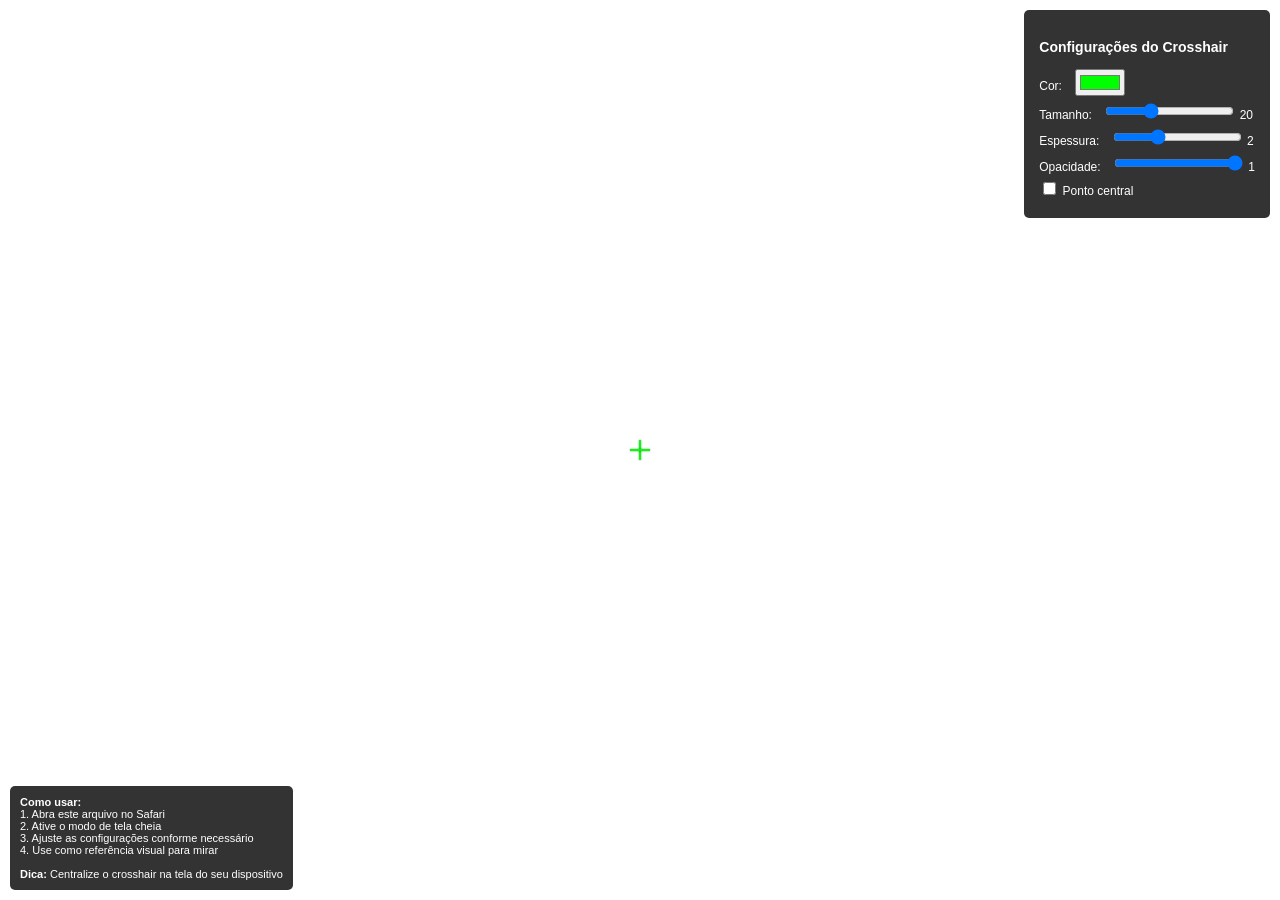
==== index.html @ 8aeff500 "Rename freefire-crosshair-aid.html to index.html" ====
<!DOCTYPE html>
<html lang="pt-BR">
<head>
    <meta charset="UTF-8">
    <meta name="viewport" content="width=device-width, initial-scale=1.0">
    <title>Auxílio de Mira - Free Fire</title>
    <style>
        body {
            margin: 0;
            padding: 0;
            background: transparent;
            overflow: hidden;
            font-family: Arial, sans-serif;
        }
        
        .crosshair-container {
            position: fixed;
            top: 50%;
            left: 50%;
            transform: translate(-50%, -50%);
            pointer-events: none;
            z-index: 9999;
        }
        
        .crosshair {
            width: 20px;
            height: 20px;
            position: relative;
        }
        
        .crosshair::before,
        .crosshair::after {
            content: '';
            position: absolute;
            background: #00ff00;
            box-shadow: 0 0 2px rgba(0, 0, 0, 0.5);
        }
        
        .crosshair::before {
            width: 2px;
            height: 20px;
            left: 50%;
            transform: translateX(-50%);
        }
        
        .crosshair::after {
            width: 20px;
            height: 2px;
            top: 50%;
            transform: translateY(-50%);
        }
        
        .dot {
            width: 2px;
            height: 2px;
            background: #ff0000;
            border-radius: 50%;
            position: absolute;
            top: 50%;
            left: 50%;
            transform: translate(-50%, -50%);
        }
        
        .controls {
            position: fixed;
            top: 10px;
            right: 10px;
            background: rgba(0, 0, 0, 0.8);
            color: white;
            padding: 15px;
            border-radius: 5px;
            font-size: 12px;
            pointer-events: auto;
        }
        
        .controls label {
            display: block;
            margin: 5px 0;
        }
        
        .controls input[type="color"],
        .controls input[type="range"] {
            margin-left: 10px;
        }
        
        .instructions {
            position: fixed;
            bottom: 10px;
            left: 10px;
            background: rgba(0, 0, 0, 0.8);
            color: white;
            padding: 10px;
            border-radius: 5px;
            font-size: 11px;
            max-width: 300px;
        }
    </style>
</head>
<body>
    <div class="crosshair-container">
        <div class="crosshair">
            <div class="dot"></div>
        </div>
    </div>
    
    <div class="controls">
        <h3>Configurações do Crosshair</h3>
        <label>
            Cor:
            <input type="color" id="colorPicker" value="#00ff00">
        </label>
        <label>
            Tamanho:
            <input type="range" id="sizeSlider" min="10" max="40" value="20">
            <span id="sizeValue">20</span>
        </label>
        <label>
            Espessura:
            <input type="range" id="thicknessSlider" min="1" max="4" value="2">
            <span id="thicknessValue">2</span>
        </label>
        <label>
            Opacidade:
            <input type="range" id="opacitySlider" min="0.1" max="1" step="0.1" value="1">
            <span id="opacityValue">1</span>
        </label>
        <label>
            <input type="checkbox" id="centerDot"> Ponto central
        </label>
    </div>
    
    <div class="instructions">
        <strong>Como usar:</strong><br>
        1. Abra este arquivo no Safari<br>
        2. Ative o modo de tela cheia<br>
        3. Ajuste as configurações conforme necessário<br>
        4. Use como referência visual para mirar<br>
        <br>
        <strong>Dica:</strong> Centralize o crosshair na tela do seu dispositivo
    </div>

    <script>
        const crosshair = document.querySelector('.crosshair');
        const dot = document.querySelector('.dot');
        const colorPicker = document.getElementById('colorPicker');
        const sizeSlider = document.getElementById('sizeSlider');
        const thicknessSlider = document.getElementById('thicknessSlider');
        const opacitySlider = document.getElementById('opacitySlider');
        const centerDot = document.getElementById('centerDot');
        
        function updateCrosshair() {
            const size = sizeSlider.value;
            const thickness = thicknessSlider.value;
            const color = colorPicker.value;
            const opacity = opacitySlider.value;
            
            crosshair.style.width = size + 'px';
            crosshair.style.height = size + 'px';
            
            const style = document.createElement('style');
            style.textContent = `
                .crosshair::before, .crosshair::after {
                    background: ${color};
                    opacity: ${opacity};
                }
                .crosshair::before {
                    width: ${thickness}px;
                    height: ${size}px;
                }
                .crosshair::after {
                    width: ${size}px;
                    height: ${thickness}px;
                }
                .dot {
                    background: ${color};
                    opacity: ${opacity};
                }
            `;
            
            document.head.appendChild(style);
            
            dot.style.display = centerDot.checked ? 'block' : 'none';
            
            document.getElementById('sizeValue').textContent = size;
            document.getElementById('thicknessValue').textContent = thickness;
            document.getElementById('opacityValue').textContent = opacity;
        }
        
        colorPicker.addEventListener('input', updateCrosshair);
        sizeSlider.addEventListener('input', updateCrosshair);
        thicknessSlider.addEventListener('input', updateCrosshair);
        opacitySlider.addEventListener('input', updateCrosshair);
        centerDot.addEventListener('change', updateCrosshair);
        
        // Initialize
        updateCrosshair();
        
        // Fullscreen functionality
        document.addEventListener('dblclick', () => {
            if (!document.fullscreenElement) {
                document.documentElement.requestFullscreen();
            } else {
                document.exitFullscreen();
            }
        });
    </script>
</body>
</html>
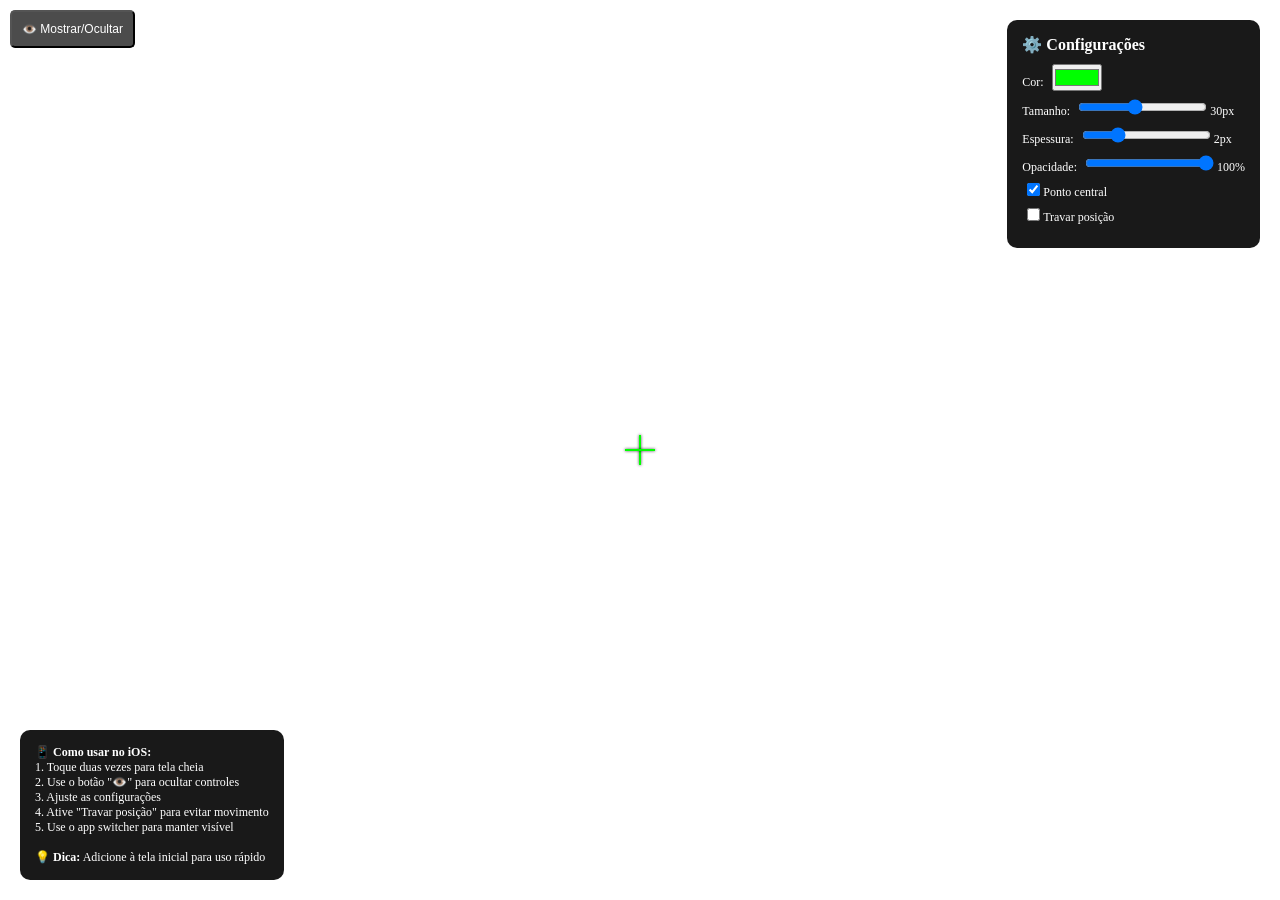
==== commit 011c4b88: ".." ====
--- a/index.html
+++ b/index.html
@@ -2,30 +2,41 @@
 <html lang="pt-BR">
 <head>
     <meta charset="UTF-8">
-    <meta name="viewport" content="width=device-width, initial-scale=1.0">
-    <title>Auxílio de Mira - Free Fire</title>
+    <meta name="viewport" content="width=device-width, initial-scale=1.0, user-scalable=no">
+    <title>Crosshair Overlay - iOS</title>
     <style>
-        body {
+        * {
             margin: 0;
             padding: 0;
+            box-sizing: border-box;
+        }
+        
+        body {
             background: transparent;
             overflow: hidden;
-            font-family: Arial, sans-serif;
-        }
-        
-        .crosshair-container {
+            touch-action: none;
+            -webkit-touch-callout: none;
+            -webkit-user-select: none;
+            user-select: none;
+        }
+        
+        .overlay {
             position: fixed;
+            top: 0;
+            left: 0;
+            width: 100%;
+            height: 100%;
+            pointer-events: none;
+            z-index: 2147483647;
+        }
+        
+        .crosshair {
+            position: absolute;
             top: 50%;
             left: 50%;
             transform: translate(-50%, -50%);
-            pointer-events: none;
-            z-index: 9999;
-        }
-        
-        .crosshair {
-            width: 20px;
-            height: 20px;
-            position: relative;
+            width: 30px;
+            height: 30px;
         }
         
         .crosshair::before,
@@ -33,26 +44,26 @@
             content: '';
             position: absolute;
             background: #00ff00;
-            box-shadow: 0 0 2px rgba(0, 0, 0, 0.5);
+            box-shadow: 0 0 3px rgba(0, 0, 0, 0.8);
         }
         
         .crosshair::before {
             width: 2px;
-            height: 20px;
+            height: 100%;
             left: 50%;
             transform: translateX(-50%);
         }
         
         .crosshair::after {
-            width: 20px;
+            width: 100%;
             height: 2px;
             top: 50%;
             transform: translateY(-50%);
         }
         
-        .dot {
-            width: 2px;
-            height: 2px;
+        .center-dot {
+            width: 3px;
+            height: 3px;
             background: #ff0000;
             border-radius: 50%;
             position: absolute;
@@ -63,90 +74,133 @@
         
         .controls {
             position: fixed;
-            top: 10px;
-            right: 10px;
-            background: rgba(0, 0, 0, 0.8);
+            top: 20px;
+            right: 20px;
+            background: rgba(0, 0, 0, 0.9);
             color: white;
             padding: 15px;
+            border-radius: 10px;
+            font-size: 14px;
+            pointer-events: auto;
+            backdrop-filter: blur(10px);
+            -webkit-backdrop-filter: blur(10px);
+        }
+        
+        .controls h3 {
+            margin-bottom: 10px;
+            font-size: 16px;
+        }
+        
+        .controls label {
+            display: block;
+            margin: 8px 0;
+            font-size: 12px;
+        }
+        
+        .controls input {
+            margin-left: 5px;
+        }
+        
+        .instructions {
+            position: fixed;
+            bottom: 20px;
+            left: 20px;
+            background: rgba(0, 0, 0, 0.9);
+            color: white;
+            padding: 15px;
+            border-radius: 10px;
+            font-size: 12px;
+            max-width: 280px;
+            backdrop-filter: blur(10px);
+            -webkit-backdrop-filter: blur(10px);
+        }
+        
+        .hide-controls {
+            position: fixed;
+            top: 10px;
+            left: 10px;
+            background: rgba(0, 0, 0, 0.7);
+            color: white;
+            padding: 10px;
             border-radius: 5px;
             font-size: 12px;
             pointer-events: auto;
-        }
-        
-        .controls label {
-            display: block;
-            margin: 5px 0;
-        }
-        
-        .controls input[type="color"],
-        .controls input[type="range"] {
-            margin-left: 10px;
-        }
-        
-        .instructions {
-            position: fixed;
-            bottom: 10px;
-            left: 10px;
-            background: rgba(0, 0, 0, 0.8);
-            color: white;
-            padding: 10px;
-            border-radius: 5px;
-            font-size: 11px;
-            max-width: 300px;
+            z-index: 2147483647;
+        }
+        
+        .hidden {
+            display: none;
+        }
+        
+        /* Para funcionar melhor no iOS */
+        @supports (-webkit-touch-callout: none) {
+            .controls, .instructions {
+                padding: 20px;
+            }
         }
     </style>
 </head>
 <body>
-    <div class="crosshair-container">
+    <div class="overlay">
         <div class="crosshair">
-            <div class="dot"></div>
+            <div class="center-dot"></div>
         </div>
     </div>
     
-    <div class="controls">
-        <h3>Configurações do Crosshair</h3>
+    <button class="hide-controls" onclick="toggleControls()">👁️ Mostrar/Ocultar</button>
+    
+    <div class="controls" id="controls">
+        <h3>⚙️ Configurações</h3>
         <label>
             Cor:
             <input type="color" id="colorPicker" value="#00ff00">
         </label>
         <label>
             Tamanho:
-            <input type="range" id="sizeSlider" min="10" max="40" value="20">
-            <span id="sizeValue">20</span>
+            <input type="range" id="sizeSlider" min="15" max="50" value="30">
+            <span id="sizeValue">30</span>px
         </label>
         <label>
             Espessura:
-            <input type="range" id="thicknessSlider" min="1" max="4" value="2">
-            <span id="thicknessValue">2</span>
+            <input type="range" id="thicknessSlider" min="1" max="5" value="2">
+            <span id="thicknessValue">2</span>px
         </label>
         <label>
             Opacidade:
-            <input type="range" id="opacitySlider" min="0.1" max="1" step="0.1" value="1">
-            <span id="opacityValue">1</span>
-        </label>
-        <label>
-            <input type="checkbox" id="centerDot"> Ponto central
+            <input type="range" id="opacitySlider" min="0.3" max="1" step="0.1" value="1">
+            <span id="opacityValue">100</span>%
+        </label>
+        <label>
+            <input type="checkbox" id="centerDot" checked> Ponto central
+        </label>
+        <label>
+            <input type="checkbox" id="lockPosition"> Travar posição
         </label>
     </div>
     
-    <div class="instructions">
-        <strong>Como usar:</strong><br>
-        1. Abra este arquivo no Safari<br>
-        2. Ative o modo de tela cheia<br>
-        3. Ajuste as configurações conforme necessário<br>
-        4. Use como referência visual para mirar<br>
+    <div class="instructions" id="instructions">
+        <strong>📱 Como usar no iOS:</strong><br>
+        1. Toque duas vezes para tela cheia<br>
+        2. Use o botão "👁️" para ocultar controles<br>
+        3. Ajuste as configurações<br>
+        4. Ative "Travar posição" para evitar movimento<br>
+        5. Use o app switcher para manter visível<br>
         <br>
-        <strong>Dica:</strong> Centralize o crosshair na tela do seu dispositivo
+        <strong>💡 Dica:</strong> Adicione à tela inicial para uso rápido
     </div>
 
     <script>
         const crosshair = document.querySelector('.crosshair');
-        const dot = document.querySelector('.dot');
+        const centerDot = document.querySelector('.center-dot');
         const colorPicker = document.getElementById('colorPicker');
         const sizeSlider = document.getElementById('sizeSlider');
         const thicknessSlider = document.getElementById('thicknessSlider');
         const opacitySlider = document.getElementById('opacitySlider');
-        const centerDot = document.getElementById('centerDot');
+        const centerDotCheckbox = document.getElementById('centerDot');
+        const lockPositionCheckbox = document.getElementById('lockPosition');
+        
+        let isDragging = false;
+        let startX, startY, initialX, initialY;
         
         function updateCrosshair() {
             const size = sizeSlider.value;
@@ -171,7 +225,7 @@
                     width: ${size}px;
                     height: ${thickness}px;
                 }
-                .dot {
+                .center-dot {
                     background: ${color};
                     opacity: ${opacity};
                 }
@@ -179,23 +233,56 @@
             
             document.head.appendChild(style);
             
-            dot.style.display = centerDot.checked ? 'block' : 'none';
+            centerDot.style.display = centerDotCheckbox.checked ? 'block' : 'none';
             
             document.getElementById('sizeValue').textContent = size;
             document.getElementById('thicknessValue').textContent = thickness;
-            document.getElementById('opacityValue').textContent = opacity;
-        }
-        
+            document.getElementById('opacityValue').textContent = Math.round(opacity * 100);
+        }
+        
+        function toggleControls() {
+            const controls = document.getElementById('controls');
+            const instructions = document.getElementById('instructions');
+            controls.classList.toggle('hidden');
+            instructions.classList.toggle('hidden');
+        }
+        
+        // Event listeners
         colorPicker.addEventListener('input', updateCrosshair);
         sizeSlider.addEventListener('input', updateCrosshair);
         thicknessSlider.addEventListener('input', updateCrosshair);
         opacitySlider.addEventListener('input', updateCrosshair);
-        centerDot.addEventListener('change', updateCrosshair);
-        
-        // Initialize
-        updateCrosshair();
-        
-        // Fullscreen functionality
+        centerDotCheckbox.addEventListener('change', updateCrosshair);
+        
+        // Touch events for iOS
+        crosshair.addEventListener('touchstart', (e) => {
+            if (!lockPositionCheckbox.checked) {
+                isDragging = true;
+                const touch = e.touches[0];
+                startX = touch.clientX;
+                startY = touch.clientY;
+                const rect = crosshair.getBoundingClientRect();
+                initialX = rect.left;
+                initialY = rect.top;
+            }
+        });
+        
+        crosshair.addEventListener('touchmove', (e) => {
+            if (isDragging && !lockPositionCheckbox.checked) {
+                e.preventDefault();
+                const touch = e.touches[0];
+                const deltaX = touch.clientX - startX;
+                const deltaY = touch.clientY - startY;
+                
+                crosshair.style.transform = `translate(${deltaX}px, ${deltaY}px)`;
+            }
+        });
+        
+        crosshair.addEventListener('touchend', () => {
+            isDragging = false;
+        });
+        
+        // Double tap for fullscreen
         document.addEventListener('dblclick', () => {
             if (!document.fullscreenElement) {
                 document.documentElement.requestFullscreen();
@@ -203,8 +290,38 @@
                 document.exitFullscreen();
             }
         });
+        
+        // Prevent zoom on iOS
+        document.addEventListener('gesturestart', (e) => {
+            e.preventDefault();
+        });
+        
+        // Initialize
+        updateCrosshair();
+        
+        // Save settings to localStorage
+        const inputs = [colorPicker, sizeSlider, thicknessSlider, opacitySlider, centerDotCheckbox, lockPositionCheckbox];
+        inputs.forEach(input => {
+            const saved = localStorage.getItem(input.id);
+            if (saved) {
+                if (input.type === 'checkbox') {
+                    input.checked = saved === 'true';
+                } else {
+                    input.value = saved;
+                }
+            }
+            input.addEventListener('change', () => {
+                localStorage.setItem(input.id, input.type === 'checkbox' ? input.checked : input.value);
+                updateCrosshair();
+            });
+        });
+        
+        // Add to home screen prompt
+        if ('standalone' in window.navigator && !window.navigator.standalone) {
+            setTimeout(() => {
+                alert('💡 Dica: Toque no botão "Compartilhar" e depois "Adicionar à Tela Inicial" para usar como app!');
+            }, 2000);
+        }
     </script>
 </body>
 </html>
-
-
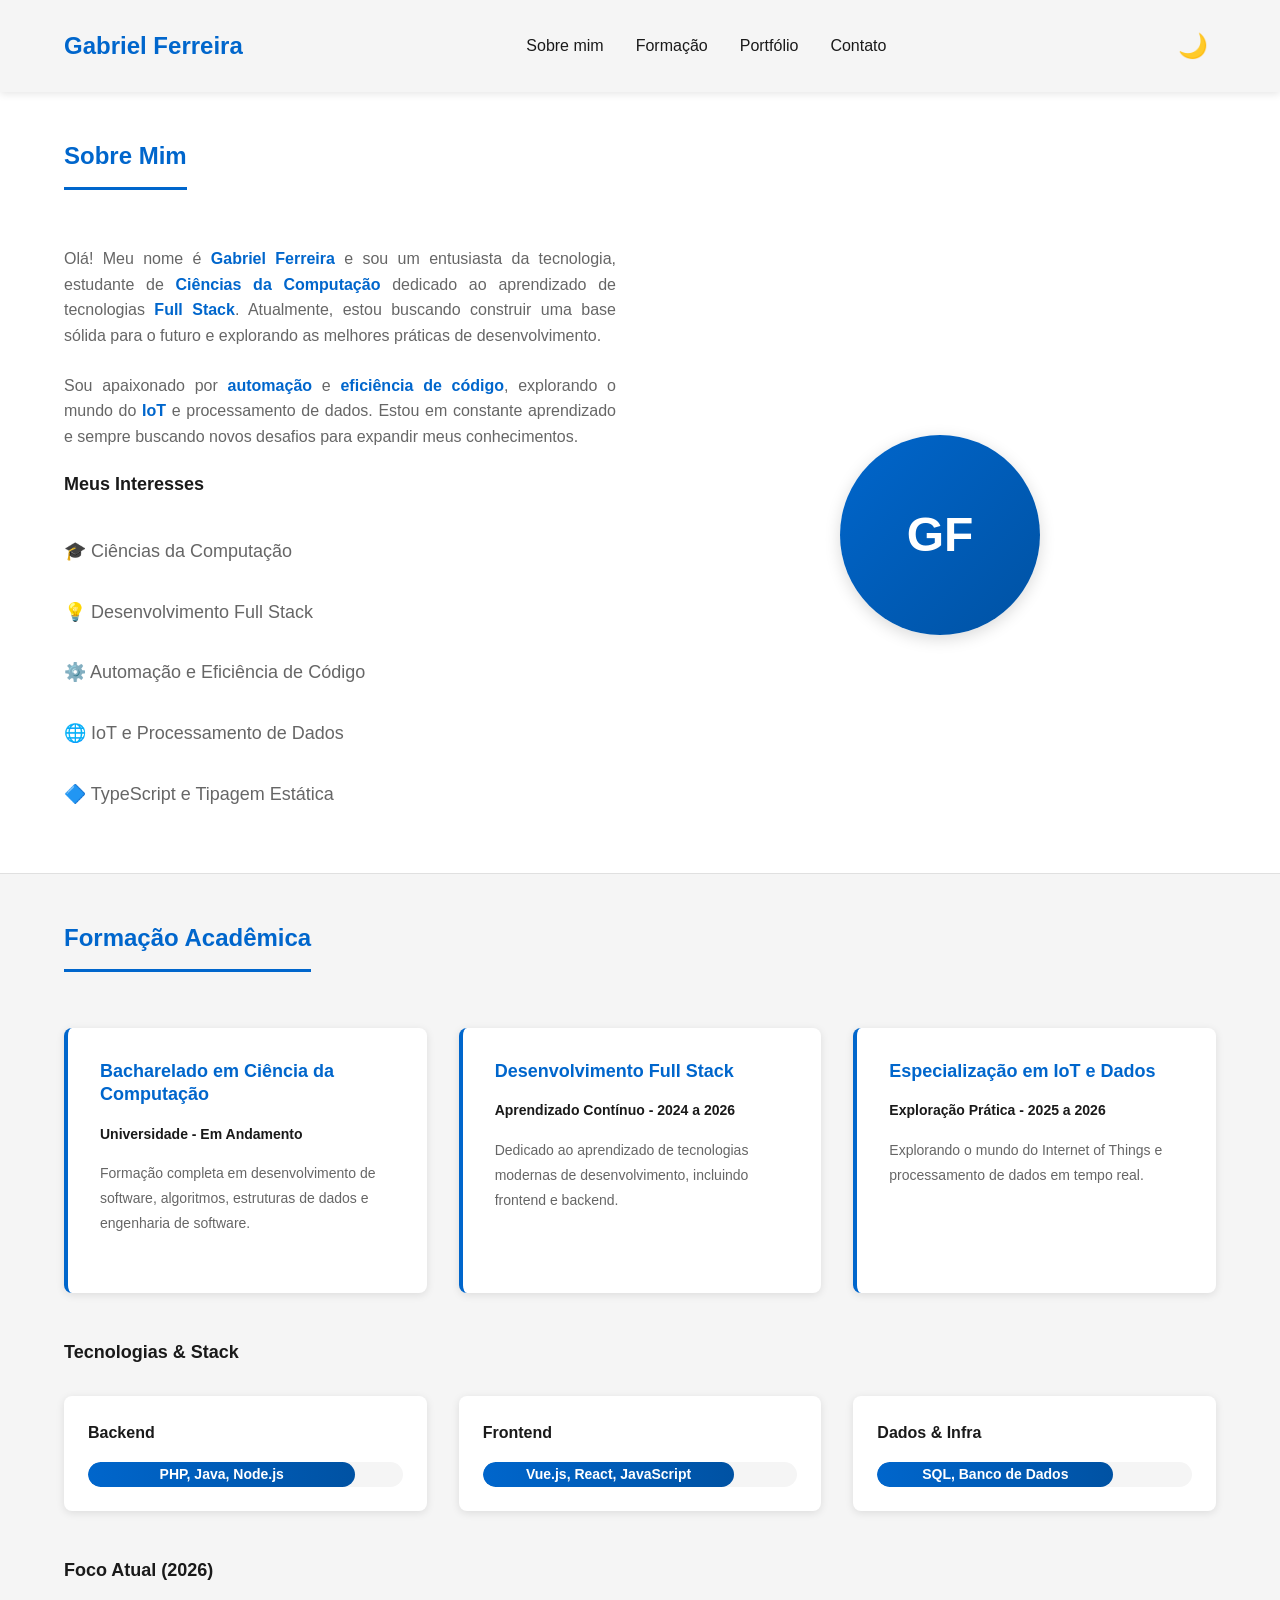
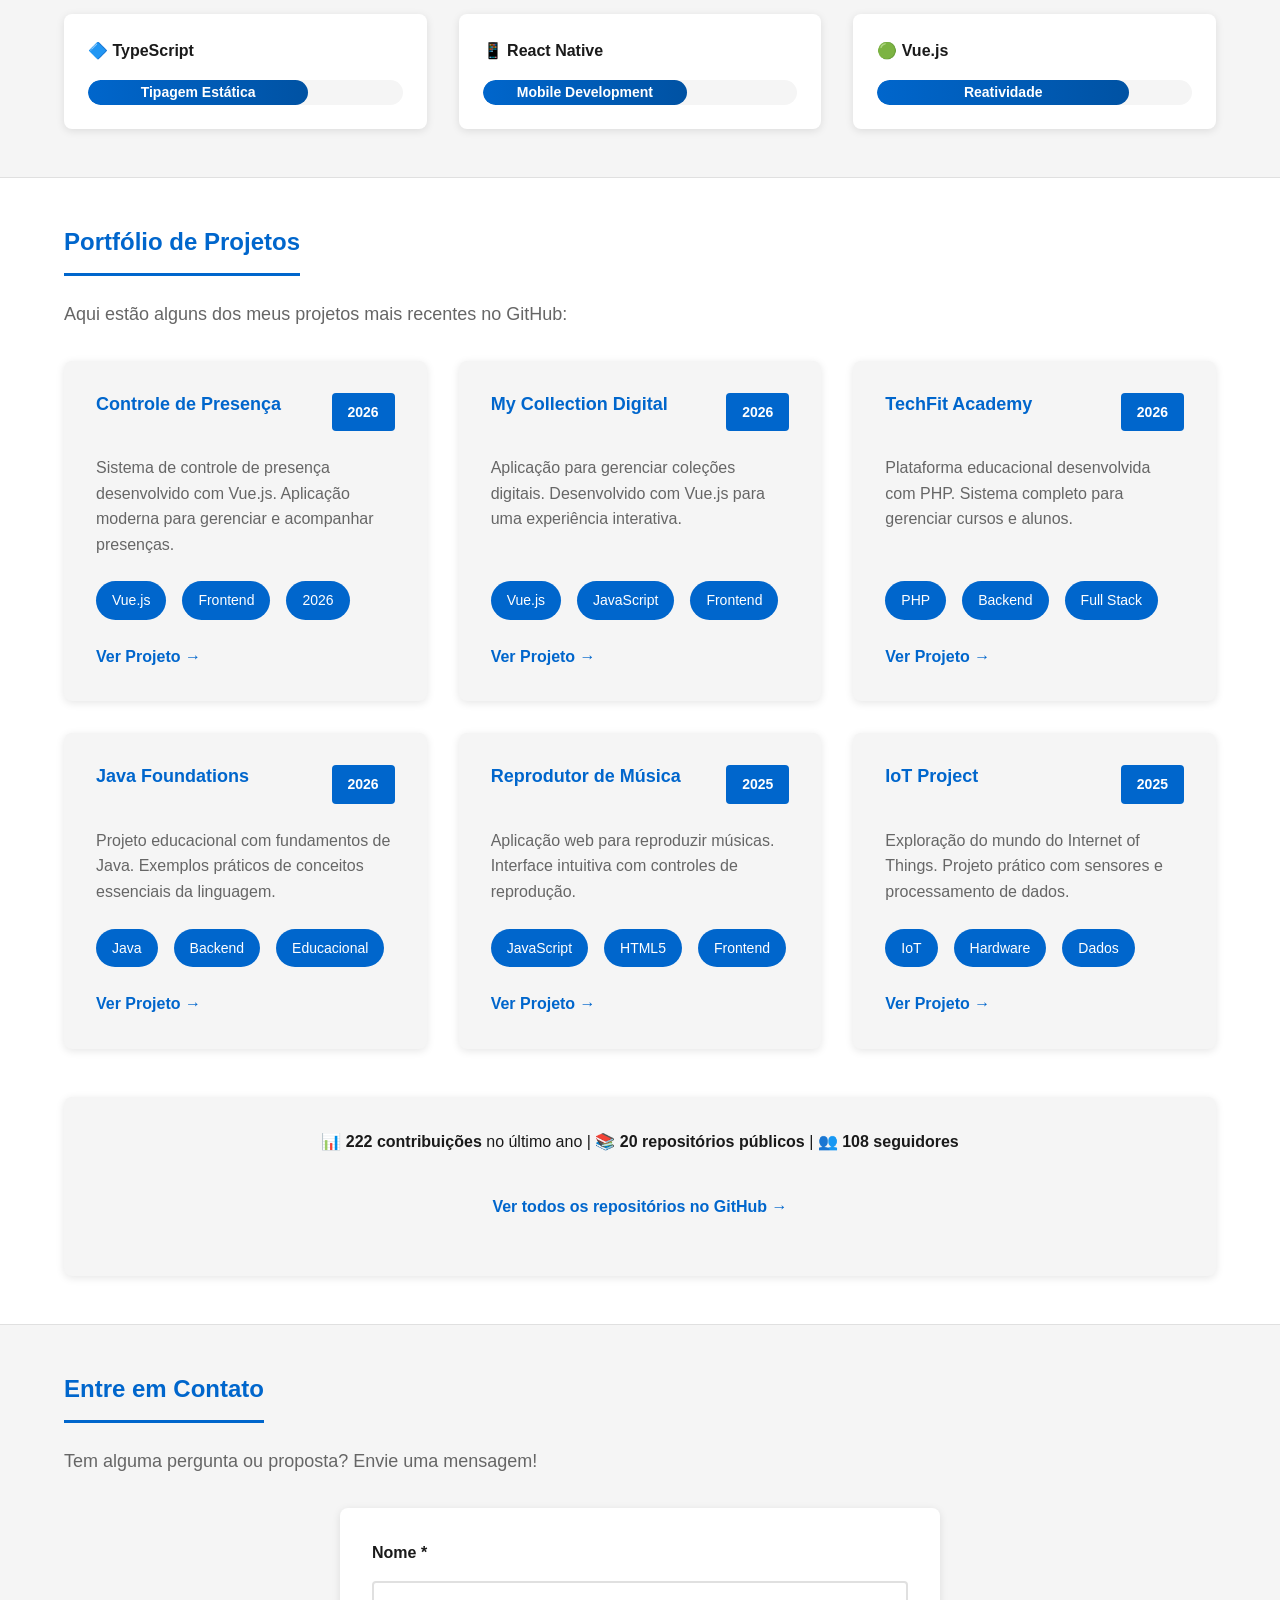
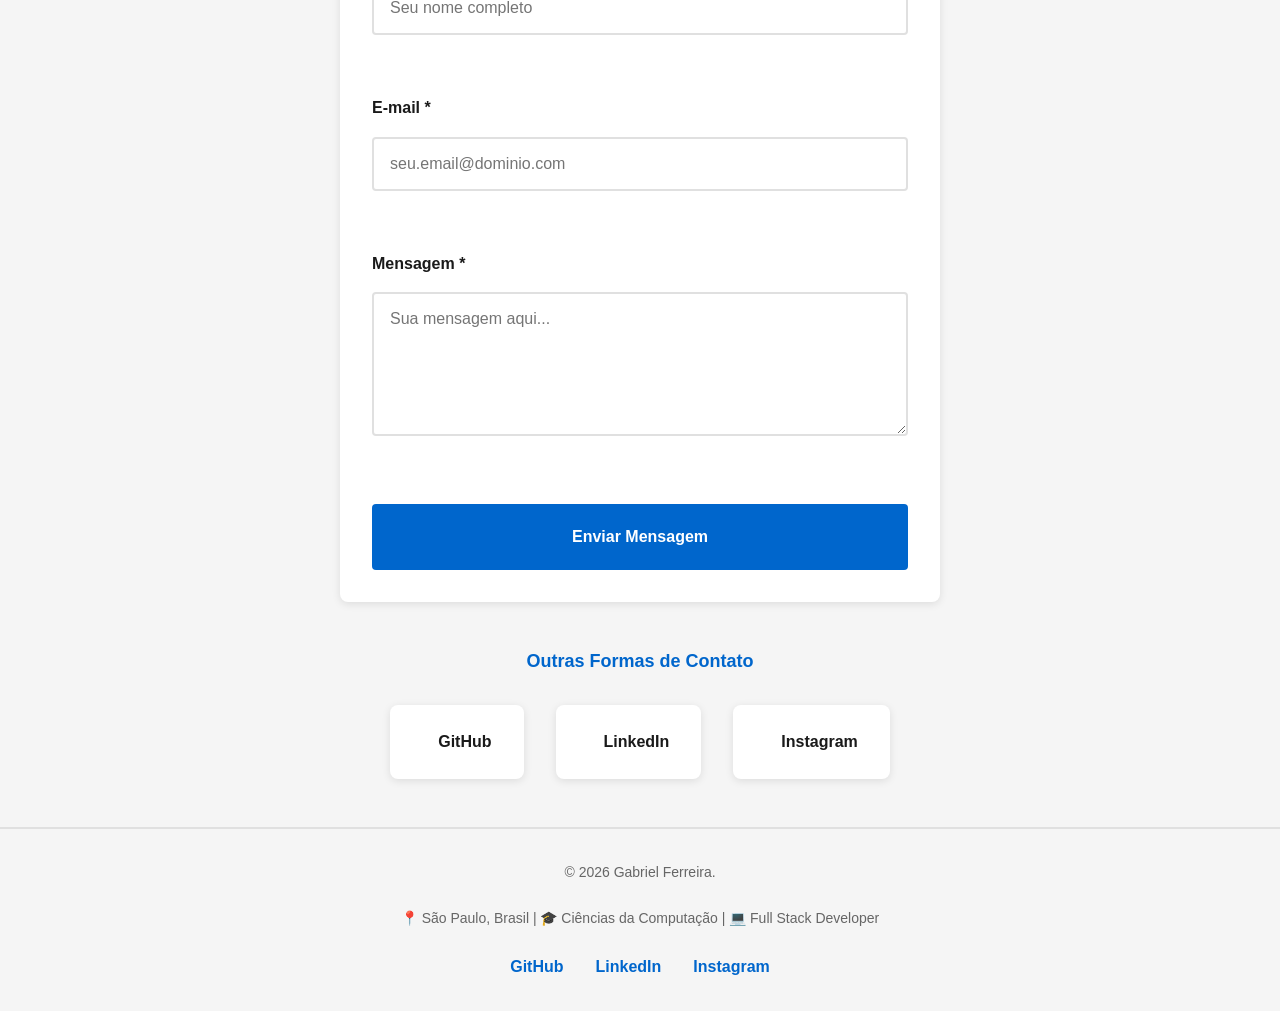
==== commit 8d335d2d: "feat: add personal portfolio website with HTML, CSS, and JavaScript - Created index.html for the mai" ====
--- a/index.html
+++ b/index.html
@@ -2,326 +2,310 @@
 <html lang="pt-BR">
 <head>
     <meta charset="UTF-8">
-    <meta name="viewport" content="width=device-width, initial-scale=1.0, user-scalable=no">
-    <title>Crosshair Overlay - iOS</title>
-    <style>
-        * {
-            margin: 0;
-            padding: 0;
-            box-sizing: border-box;
-        }
-        
-        body {
-            background: transparent;
-            overflow: hidden;
-            touch-action: none;
-            -webkit-touch-callout: none;
-            -webkit-user-select: none;
-            user-select: none;
-        }
-        
-        .overlay {
-            position: fixed;
-            top: 0;
-            left: 0;
-            width: 100%;
-            height: 100%;
-            pointer-events: none;
-            z-index: 2147483647;
-        }
-        
-        .crosshair {
-            position: absolute;
-            top: 50%;
-            left: 50%;
-            transform: translate(-50%, -50%);
-            width: 30px;
-            height: 30px;
-        }
-        
-        .crosshair::before,
-        .crosshair::after {
-            content: '';
-            position: absolute;
-            background: #00ff00;
-            box-shadow: 0 0 3px rgba(0, 0, 0, 0.8);
-        }
-        
-        .crosshair::before {
-            width: 2px;
-            height: 100%;
-            left: 50%;
-            transform: translateX(-50%);
-        }
-        
-        .crosshair::after {
-            width: 100%;
-            height: 2px;
-            top: 50%;
-            transform: translateY(-50%);
-        }
-        
-        .center-dot {
-            width: 3px;
-            height: 3px;
-            background: #ff0000;
-            border-radius: 50%;
-            position: absolute;
-            top: 50%;
-            left: 50%;
-            transform: translate(-50%, -50%);
-        }
-        
-        .controls {
-            position: fixed;
-            top: 20px;
-            right: 20px;
-            background: rgba(0, 0, 0, 0.9);
-            color: white;
-            padding: 15px;
-            border-radius: 10px;
-            font-size: 14px;
-            pointer-events: auto;
-            backdrop-filter: blur(10px);
-            -webkit-backdrop-filter: blur(10px);
-        }
-        
-        .controls h3 {
-            margin-bottom: 10px;
-            font-size: 16px;
-        }
-        
-        .controls label {
-            display: block;
-            margin: 8px 0;
-            font-size: 12px;
-        }
-        
-        .controls input {
-            margin-left: 5px;
-        }
-        
-        .instructions {
-            position: fixed;
-            bottom: 20px;
-            left: 20px;
-            background: rgba(0, 0, 0, 0.9);
-            color: white;
-            padding: 15px;
-            border-radius: 10px;
-            font-size: 12px;
-            max-width: 280px;
-            backdrop-filter: blur(10px);
-            -webkit-backdrop-filter: blur(10px);
-        }
-        
-        .hide-controls {
-            position: fixed;
-            top: 10px;
-            left: 10px;
-            background: rgba(0, 0, 0, 0.7);
-            color: white;
-            padding: 10px;
-            border-radius: 5px;
-            font-size: 12px;
-            pointer-events: auto;
-            z-index: 2147483647;
-        }
-        
-        .hidden {
-            display: none;
-        }
-        
-        /* Para funcionar melhor no iOS */
-        @supports (-webkit-touch-callout: none) {
-            .controls, .instructions {
-                padding: 20px;
-            }
-        }
-    </style>
+    <meta name="viewport" content="width=device-width, initial-scale=1.0">
+    <meta name="description" content="Portfólio de Gabriel Ferreira - Desenvolvedor Full Stack e Estudante de Ciências da Computação">
+    <title>Gabriel Ferreira - Portfólio</title>
+    <link rel="stylesheet" href="styles.css">
 </head>
 <body>
-    <div class="overlay">
-        <div class="crosshair">
-            <div class="center-dot"></div>
-        </div>
-    </div>
-    
-    <button class="hide-controls" onclick="toggleControls()">👁️ Mostrar/Ocultar</button>
-    
-    <div class="controls" id="controls">
-        <h3>⚙️ Configurações</h3>
-        <label>
-            Cor:
-            <input type="color" id="colorPicker" value="#00ff00">
-        </label>
-        <label>
-            Tamanho:
-            <input type="range" id="sizeSlider" min="15" max="50" value="30">
-            <span id="sizeValue">30</span>px
-        </label>
-        <label>
-            Espessura:
-            <input type="range" id="thicknessSlider" min="1" max="5" value="2">
-            <span id="thicknessValue">2</span>px
-        </label>
-        <label>
-            Opacidade:
-            <input type="range" id="opacitySlider" min="0.3" max="1" step="0.1" value="1">
-            <span id="opacityValue">100</span>%
-        </label>
-        <label>
-            <input type="checkbox" id="centerDot" checked> Ponto central
-        </label>
-        <label>
-            <input type="checkbox" id="lockPosition"> Travar posição
-        </label>
-    </div>
-    
-    <div class="instructions" id="instructions">
-        <strong>📱 Como usar no iOS:</strong><br>
-        1. Toque duas vezes para tela cheia<br>
-        2. Use o botão "👁️" para ocultar controles<br>
-        3. Ajuste as configurações<br>
-        4. Ative "Travar posição" para evitar movimento<br>
-        5. Use o app switcher para manter visível<br>
-        <br>
-        <strong>💡 Dica:</strong> Adicione à tela inicial para uso rápido
-    </div>
-
-    <script>
-        const crosshair = document.querySelector('.crosshair');
-        const centerDot = document.querySelector('.center-dot');
-        const colorPicker = document.getElementById('colorPicker');
-        const sizeSlider = document.getElementById('sizeSlider');
-        const thicknessSlider = document.getElementById('thicknessSlider');
-        const opacitySlider = document.getElementById('opacitySlider');
-        const centerDotCheckbox = document.getElementById('centerDot');
-        const lockPositionCheckbox = document.getElementById('lockPosition');
-        
-        let isDragging = false;
-        let startX, startY, initialX, initialY;
-        
-        function updateCrosshair() {
-            const size = sizeSlider.value;
-            const thickness = thicknessSlider.value;
-            const color = colorPicker.value;
-            const opacity = opacitySlider.value;
+    <!-- Navegação Principal -->
+    <nav class="navbar">
+        <div class="nav-container">
+            <div class="logo">
+                <h1>Gabriel Ferreira</h1>
+            </div>
+            <ul class="nav-menu">
+                <li><a href="#sobre" class="nav-link">Sobre mim</a></li>
+                <li><a href="#formacao" class="nav-link">Formação</a></li>
+                <li><a href="#portfolio" class="nav-link">Portfólio</a></li>
+                <li><a href="#contato" class="nav-link">Contato</a></li>
+            </ul>
+            <div class="theme-toggle">
+                <button id="theme-btn" class="theme-btn" title="Alternar tema">🌙</button>
+            </div>
+        </div>
+    </nav>
+
+    <!-- Seção: Sobre Mim -->
+    <section id="sobre" class="section sobre-section">
+        <div class="container">
+            <h2>Sobre Mim</h2>
+            <div class="sobre-content">
+                <div class="sobre-text">
+                    <p>
+                        Olá! Meu nome é <strong>Gabriel Ferreira</strong> e sou um entusiasta da tecnologia, 
+                        estudante de <strong>Ciências da Computação</strong> dedicado ao aprendizado de tecnologias 
+                        <strong>Full Stack</strong>. Atualmente, estou buscando construir uma base sólida para o futuro 
+                        e explorando as melhores práticas de desenvolvimento.
+                    </p>
+                    <p>
+                        Sou apaixonado por <strong>automação</strong> e <strong>eficiência de código</strong>, 
+                        explorando o mundo do <strong>IoT</strong> e processamento de dados. Estou em constante aprendizado 
+                        e sempre buscando novos desafios para expandir meus conhecimentos.
+                    </p>
+                    <h3>Meus Interesses</h3>
+                    <ul class="hobbies-list">
+                        <li>🎓 Ciências da Computação</li>
+                        <li>💡 Desenvolvimento Full Stack</li>
+                        <li>⚙️ Automação e Eficiência de Código</li>
+                        <li>🌐 IoT e Processamento de Dados</li>
+                        <li>🔷 TypeScript e Tipagem Estática</li>
+                    </ul>
+                </div>
+                <div class="sobre-image">
+                    <div class="avatar">GF</div>
+                </div>
+            </div>
+        </div>
+    </section>
+
+    <!-- Seção: Formação -->
+    <section id="formacao" class="section formacao-section">
+        <div class="container">
+            <h2>Formação Acadêmica</h2>
+            <div class="formacao-grid">
+                <div class="formacao-card">
+                    <h3>Bacharelado em Ciência da Computação</h3>
+                    <p class="instituicao">Universidade - Em Andamento</p>
+                    <p class="descricao">Formação completa em desenvolvimento de software, algoritmos, estruturas de dados e engenharia de software.</p>
+                </div>
+                <div class="formacao-card">
+                    <h3>Desenvolvimento Full Stack</h3>
+                    <p class="instituicao">Aprendizado Contínuo - 2024 a 2026</p>
+                    <p class="descricao">Dedicado ao aprendizado de tecnologias modernas de desenvolvimento, incluindo frontend e backend.</p>
+                </div>
+                <div class="formacao-card">
+                    <h3>Especialização em IoT e Dados</h3>
+                    <p class="instituicao">Exploração Prática - 2025 a 2026</p>
+                    <p class="descricao">Explorando o mundo do Internet of Things e processamento de dados em tempo real.</p>
+                </div>
+            </div>
+
+            <h3 class="idiomas-titulo">Tecnologias & Stack</h3>
+            <div class="idiomas-grid">
+                <div class="idioma-item">
+                    <span class="idioma-nome">Backend</span>
+                    <div class="proficiencia">
+                        <div class="proficiencia-bar" style="width: 85%;">PHP, Java, Node.js</div>
+                    </div>
+                </div>
+                <div class="idioma-item">
+                    <span class="idioma-nome">Frontend</span>
+                    <div class="proficiencia">
+                        <div class="proficiencia-bar" style="width: 80%;">Vue.js, React, JavaScript</div>
+                    </div>
+                </div>
+                <div class="idioma-item">
+                    <span class="idioma-nome">Dados & Infra</span>
+                    <div class="proficiencia">
+                        <div class="proficiencia-bar" style="width: 75%;">SQL, Banco de Dados</div>
+                    </div>
+                </div>
+            </div>
+
+            <h3 class="idiomas-titulo">Foco Atual (2026)</h3>
+            <div class="idiomas-grid">
+                <div class="idioma-item">
+                    <span class="idioma-nome">🔷 TypeScript</span>
+                    <div class="proficiencia">
+                        <div class="proficiencia-bar" style="width: 70%;">Tipagem Estática</div>
+                    </div>
+                </div>
+                <div class="idioma-item">
+                    <span class="idioma-nome">📱 React Native</span>
+                    <div class="proficiencia">
+                        <div class="proficiencia-bar" style="width: 65%;">Mobile Development</div>
+                    </div>
+                </div>
+                <div class="idioma-item">
+                    <span class="idioma-nome">🟢 Vue.js</span>
+                    <div class="proficiencia">
+                        <div class="proficiencia-bar" style="width: 80%;">Reatividade</div>
+                    </div>
+                </div>
+            </div>
+        </div>
+    </section>
+
+    <!-- Seção: Portfólio -->
+    <section id="portfolio" class="section portfolio-section">
+        <div class="container">
+            <h2>Portfólio de Projetos</h2>
+            <p class="portfolio-intro">Aqui estão alguns dos meus projetos mais recentes no GitHub:</p>
             
-            crosshair.style.width = size + 'px';
-            crosshair.style.height = size + 'px';
+            <div class="portfolio-grid">
+                <div class="portfolio-card">
+                    <div class="project-header">
+                        <h3>Controle de Presença</h3>
+                        <span class="project-date">2026</span>
+                    </div>
+                    <p class="project-description">
+                        Sistema de controle de presença desenvolvido com Vue.js. 
+                        Aplicação moderna para gerenciar e acompanhar presenças.
+                    </p>
+                    <div class="project-tags">
+                        <span class="tag">Vue.js</span>
+                        <span class="tag">Frontend</span>
+                        <span class="tag">2026</span>
+                    </div>
+                    <a href="https://github.com/escritor2/controle-de-presen-a" class="project-link" target="_blank">Ver Projeto →</a>
+                </div>
+
+                <div class="portfolio-card">
+                    <div class="project-header">
+                        <h3>My Collection Digital</h3>
+                        <span class="project-date">2026</span>
+                    </div>
+                    <p class="project-description">
+                        Aplicação para gerenciar coleções digitais. 
+                        Desenvolvido com Vue.js para uma experiência interativa.
+                    </p>
+                    <div class="project-tags">
+                        <span class="tag">Vue.js</span>
+                        <span class="tag">JavaScript</span>
+                        <span class="tag">Frontend</span>
+                    </div>
+                    <a href="https://github.com/escritor2/my-collection-digital" class="project-link" target="_blank">Ver Projeto →</a>
+                </div>
+
+                <div class="portfolio-card">
+                    <div class="project-header">
+                        <h3>TechFit Academy</h3>
+                        <span class="project-date">2026</span>
+                    </div>
+                    <p class="project-description">
+                        Plataforma educacional desenvolvida com PHP. 
+                        Sistema completo para gerenciar cursos e alunos.
+                    </p>
+                    <div class="project-tags">
+                        <span class="tag">PHP</span>
+                        <span class="tag">Backend</span>
+                        <span class="tag">Full Stack</span>
+                    </div>
+                    <a href="https://github.com/escritor2/techfit-academy" class="project-link" target="_blank">Ver Projeto →</a>
+                </div>
+
+                <div class="portfolio-card">
+                    <div class="project-header">
+                        <h3>Java Foundations</h3>
+                        <span class="project-date">2026</span>
+                    </div>
+                    <p class="project-description">
+                        Projeto educacional com fundamentos de Java. 
+                        Exemplos práticos de conceitos essenciais da linguagem.
+                    </p>
+                    <div class="project-tags">
+                        <span class="tag">Java</span>
+                        <span class="tag">Backend</span>
+                        <span class="tag">Educacional</span>
+                    </div>
+                    <a href="https://github.com/escritor2/-java-foundations" class="project-link" target="_blank">Ver Projeto →</a>
+                </div>
+
+                <div class="portfolio-card">
+                    <div class="project-header">
+                        <h3>Reprodutor de Música</h3>
+                        <span class="project-date">2025</span>
+                    </div>
+                    <p class="project-description">
+                        Aplicação web para reproduzir músicas. 
+                        Interface intuitiva com controles de reprodução.
+                    </p>
+                    <div class="project-tags">
+                        <span class="tag">JavaScript</span>
+                        <span class="tag">HTML5</span>
+                        <span class="tag">Frontend</span>
+                    </div>
+                    <a href="https://github.com/escritor2/REPRODUTOR" class="project-link" target="_blank">Ver Projeto →</a>
+                </div>
+
+                <div class="portfolio-card">
+                    <div class="project-header">
+                        <h3>IoT Project</h3>
+                        <span class="project-date">2025</span>
+                    </div>
+                    <p class="project-description">
+                        Exploração do mundo do Internet of Things. 
+                        Projeto prático com sensores e processamento de dados.
+                    </p>
+                    <div class="project-tags">
+                        <span class="tag">IoT</span>
+                        <span class="tag">Hardware</span>
+                        <span class="tag">Dados</span>
+                    </div>
+                    <a href="https://github.com/escritor2/IOT" class="project-link" target="_blank">Ver Projeto →</a>
+                </div>
+            </div>
+
+            <div class="github-stats">
+                <p>📊 <strong>222 contribuições</strong> no último ano | 📚 <strong>20 repositórios públicos</strong> | 👥 <strong>108 seguidores</strong></p>
+                <p><a href="https://github.com/escritor2" class="github-link" target="_blank">Ver todos os repositórios no GitHub →</a></p>
+            </div>
+        </div>
+    </section>
+
+    <!-- Seção: Contato -->
+    <section id="contato" class="section contato-section">
+        <div class="container">
+            <h2>Entre em Contato</h2>
+            <p class="contato-intro">Tem alguma pergunta ou proposta? Envie uma mensagem!</p>
             
-            const style = document.createElement('style');
-            style.textContent = `
-                .crosshair::before, .crosshair::after {
-                    background: ${color};
-                    opacity: ${opacity};
-                }
-                .crosshair::before {
-                    width: ${thickness}px;
-                    height: ${size}px;
-                }
-                .crosshair::after {
-                    width: ${size}px;
-                    height: ${thickness}px;
-                }
-                .center-dot {
-                    background: ${color};
-                    opacity: ${opacity};
-                }
-            `;
-            
-            document.head.appendChild(style);
-            
-            centerDot.style.display = centerDotCheckbox.checked ? 'block' : 'none';
-            
-            document.getElementById('sizeValue').textContent = size;
-            document.getElementById('thicknessValue').textContent = thickness;
-            document.getElementById('opacityValue').textContent = Math.round(opacity * 100);
-        }
-        
-        function toggleControls() {
-            const controls = document.getElementById('controls');
-            const instructions = document.getElementById('instructions');
-            controls.classList.toggle('hidden');
-            instructions.classList.toggle('hidden');
-        }
-        
-        // Event listeners
-        colorPicker.addEventListener('input', updateCrosshair);
-        sizeSlider.addEventListener('input', updateCrosshair);
-        thicknessSlider.addEventListener('input', updateCrosshair);
-        opacitySlider.addEventListener('input', updateCrosshair);
-        centerDotCheckbox.addEventListener('change', updateCrosshair);
-        
-        // Touch events for iOS
-        crosshair.addEventListener('touchstart', (e) => {
-            if (!lockPositionCheckbox.checked) {
-                isDragging = true;
-                const touch = e.touches[0];
-                startX = touch.clientX;
-                startY = touch.clientY;
-                const rect = crosshair.getBoundingClientRect();
-                initialX = rect.left;
-                initialY = rect.top;
-            }
-        });
-        
-        crosshair.addEventListener('touchmove', (e) => {
-            if (isDragging && !lockPositionCheckbox.checked) {
-                e.preventDefault();
-                const touch = e.touches[0];
-                const deltaX = touch.clientX - startX;
-                const deltaY = touch.clientY - startY;
-                
-                crosshair.style.transform = `translate(${deltaX}px, ${deltaY}px)`;
-            }
-        });
-        
-        crosshair.addEventListener('touchend', () => {
-            isDragging = false;
-        });
-        
-        // Double tap for fullscreen
-        document.addEventListener('dblclick', () => {
-            if (!document.fullscreenElement) {
-                document.documentElement.requestFullscreen();
-            } else {
-                document.exitFullscreen();
-            }
-        });
-        
-        // Prevent zoom on iOS
-        document.addEventListener('gesturestart', (e) => {
-            e.preventDefault();
-        });
-        
-        // Initialize
-        updateCrosshair();
-        
-        // Save settings to localStorage
-        const inputs = [colorPicker, sizeSlider, thicknessSlider, opacitySlider, centerDotCheckbox, lockPositionCheckbox];
-        inputs.forEach(input => {
-            const saved = localStorage.getItem(input.id);
-            if (saved) {
-                if (input.type === 'checkbox') {
-                    input.checked = saved === 'true';
-                } else {
-                    input.value = saved;
-                }
-            }
-            input.addEventListener('change', () => {
-                localStorage.setItem(input.id, input.type === 'checkbox' ? input.checked : input.value);
-                updateCrosshair();
-            });
-        });
-        
-        // Add to home screen prompt
-        if ('standalone' in window.navigator && !window.navigator.standalone) {
-            setTimeout(() => {
-                alert('💡 Dica: Toque no botão "Compartilhar" e depois "Adicionar à Tela Inicial" para usar como app!');
-            }, 2000);
-        }
-    </script>
+            <form id="contact-form" class="contact-form" novalidate>
+                <div class="form-group">
+                    <label for="nome">Nome *</label>
+                    <input type="text" id="nome" name="nome" placeholder="Seu nome completo" required>
+                    <span class="error-message" id="erro-nome"></span>
+                </div>
+
+                <div class="form-group">
+                    <label for="email">E-mail *</label>
+                    <input type="email" id="email" name="email" placeholder="seu.email@dominio.com" required>
+                    <span class="error-message" id="erro-email"></span>
+                </div>
+
+                <div class="form-group">
+                    <label for="mensagem">Mensagem *</label>
+                    <textarea id="mensagem" name="mensagem" placeholder="Sua mensagem aqui..." rows="6" required></textarea>
+                    <span class="error-message" id="erro-mensagem"></span>
+                </div>
+
+                <button type="submit" class="btn-submit">Enviar Mensagem</button>
+            </form>
+
+            <div id="success-message" class="success-message" style="display: none;">
+                ✓ Mensagem enviada com sucesso! Obrigado pelo contato.
+            </div>
+
+            <div class="contact-info">
+                <h3>Outras Formas de Contato</h3>
+                <div class="contact-links">
+                    <a href="https://github.com/escritor2" target="_blank" class="contact-link">
+                        <span class="link-icon"></span> GitHub
+                    </a>
+                    <a href="https://www.linkedin.com/in/gabriel-ferreira-2b7ab5250" target="_blank" class="contact-link">
+                        <span class="link-icon"></span> LinkedIn
+                    </a>
+                    <a href="https://instagram.com/_gabes.dev" target="_blank" class="contact-link">
+                        <span class="link-icon"></span> Instagram
+                    </a>
+                </div>
+            </div>
+        </div>
+    </section>
+
+    <!-- Rodapé -->
+    <footer class="footer">
+        <div class="container">
+            <p>&copy; 2026 Gabriel Ferreira.</p>
+            <p class="footer-info">📍 São Paulo, Brasil | 🎓 Ciências da Computação | 💻 Full Stack Developer</p>
+            <div class="social-links">
+                <a href="https://github.com/escritor2" target="_blank" title="GitHub">GitHub</a>
+                <a href="https://www.linkedin.com/in/gabriel-ferreira-2b7ab5250" target="_blank" title="LinkedIn">LinkedIn</a>
+                <a href="https://instagram.com/_gabes.dev" target="_blank" title="Instagram">Instagram</a>
+            </div>
+        </div>
+    </footer>
+
+    <script src="script.js"></script>
 </body>
 </html>
--- a/styles.css
+++ b/styles.css
@@ -0,0 +1,774 @@
+/* ============================================
+   PORTFÓLIO PESSOAL - ESTILOS CSS3 PURO
+   Desenvolvido sem frameworks (Bootstrap, Tailwind, etc.)
+   ============================================ */
+
+/* ============================================
+   VARIÁVEIS CSS - Tema Claro/Escuro
+   ============================================ */
+:root {
+    /* Cores - Tema Claro */
+    --bg-primary: #ffffff;
+    --bg-secondary: #f5f5f5;
+    --text-primary: #1a1a1a;
+    --text-secondary: #666666;
+    --accent-color: #0066cc;
+    --accent-hover: #0052a3;
+    --border-color: #e0e0e0;
+    --shadow-light: 0 2px 8px rgba(0, 0, 0, 0.1);
+    --shadow-medium: 0 4px 16px rgba(0, 0, 0, 0.15);
+    
+    /* Espaçamento */
+    --spacing-xs: 0.5rem;
+    --spacing-sm: 1rem;
+    --spacing-md: 1.5rem;
+    --spacing-lg: 2rem;
+    --spacing-xl: 3rem;
+    
+    /* Tipografia */
+    --font-family: 'Segoe UI', Tahoma, Geneva, Verdana, sans-serif;
+    --font-size-base: 16px;
+    --font-size-sm: 14px;
+    --font-size-lg: 18px;
+    --font-size-xl: 24px;
+    --font-size-2xl: 32px;
+    
+    /* Transições */
+    --transition: all 0.3s ease;
+}
+
+/* Tema Escuro */
+body.dark-theme {
+    --bg-primary: #1a1a1a;
+    --bg-secondary: #2d2d2d;
+    --text-primary: #ffffff;
+    --text-secondary: #b0b0b0;
+    --accent-color: #4d94ff;
+    --accent-hover: #6ba3ff;
+    --border-color: #404040;
+    --shadow-light: 0 2px 8px rgba(0, 0, 0, 0.3);
+    --shadow-medium: 0 4px 16px rgba(0, 0, 0, 0.4);
+}
+
+/* ============================================
+   RESET E ESTILOS GLOBAIS
+   ============================================ */
+* {
+    margin: 0;
+    padding: 0;
+    box-sizing: border-box;
+}
+
+html {
+    scroll-behavior: smooth;
+}
+
+body {
+    font-family: var(--font-family);
+    font-size: var(--font-size-base);
+    line-height: 1.6;
+    color: var(--text-primary);
+    background-color: var(--bg-primary);
+    transition: var(--transition);
+}
+
+/* ============================================
+   TIPOGRAFIA
+   ============================================ */
+h1, h2, h3, h4, h5, h6 {
+    font-weight: 600;
+    line-height: 1.3;
+    margin-bottom: var(--spacing-md);
+}
+
+h1 {
+    font-size: var(--font-size-2xl);
+}
+
+h2 {
+    font-size: var(--font-size-xl);
+    color: var(--accent-color);
+    border-bottom: 3px solid var(--accent-color);
+    padding-bottom: var(--spacing-sm);
+    display: inline-block;
+}
+
+h3 {
+    font-size: var(--font-size-lg);
+}
+
+p {
+    margin-bottom: var(--spacing-md);
+    color: var(--text-secondary);
+}
+
+a {
+    color: var(--accent-color);
+    text-decoration: none;
+    transition: var(--transition);
+}
+
+a:hover {
+    color: var(--accent-hover);
+    text-decoration: underline;
+}
+
+/* ============================================
+   CONTAINER
+   ============================================ */
+.container {
+    max-width: 1200px;
+    margin: 0 auto;
+    padding: 0 var(--spacing-md);
+}
+
+/* ============================================
+   NAVEGAÇÃO
+   ============================================ */
+.navbar {
+    background-color: var(--bg-secondary);
+    box-shadow: var(--shadow-light);
+    position: sticky;
+    top: 0;
+    z-index: 100;
+    transition: var(--transition);
+}
+
+.nav-container {
+    max-width: 1200px;
+    margin: 0 auto;
+    padding: var(--spacing-md);
+    display: flex;
+    justify-content: space-between;
+    align-items: center;
+}
+
+.logo h1 {
+    margin: 0;
+    font-size: var(--font-size-xl);
+    color: var(--accent-color);
+}
+
+.nav-menu {
+    display: flex;
+    list-style: none;
+    gap: var(--spacing-lg);
+    align-items: center;
+}
+
+.nav-link {
+    color: var(--text-primary);
+    font-weight: 500;
+    position: relative;
+    padding-bottom: var(--spacing-xs);
+}
+
+.nav-link::after {
+    content: '';
+    position: absolute;
+    bottom: 0;
+    left: 0;
+    width: 0;
+    height: 2px;
+    background-color: var(--accent-color);
+    transition: width 0.3s ease;
+}
+
+.nav-link:hover::after {
+    width: 100%;
+}
+
+/* Botão de Tema */
+.theme-toggle {
+    display: flex;
+    align-items: center;
+}
+
+.theme-btn {
+    background: none;
+    border: none;
+    font-size: 1.5rem;
+    cursor: pointer;
+    transition: var(--transition);
+    padding: var(--spacing-xs);
+    border-radius: 50%;
+}
+
+.theme-btn:hover {
+    background-color: var(--border-color);
+    transform: rotate(20deg);
+}
+
+/* ============================================
+   SEÇÕES
+   ============================================ */
+.section {
+    padding: var(--spacing-xl) 0;
+    border-bottom: 1px solid var(--border-color);
+}
+
+.section:last-child {
+    border-bottom: none;
+}
+
+/* ============================================
+   SEÇÃO: SOBRE MIM
+   ============================================ */
+.sobre-section {
+    background-color: var(--bg-primary);
+}
+
+.sobre-content {
+    display: grid;
+    grid-template-columns: 1fr 1fr;
+    gap: var(--spacing-xl);
+    align-items: center;
+    margin-top: var(--spacing-lg);
+}
+
+.sobre-text p {
+    margin-bottom: var(--spacing-md);
+    text-align: justify;
+}
+
+.sobre-text strong {
+    color: var(--accent-color);
+}
+
+.hobbies-list {
+    list-style: none;
+    margin-top: var(--spacing-md);
+}
+
+.hobbies-list li {
+    padding: var(--spacing-sm) 0;
+    color: var(--text-secondary);
+    font-size: var(--font-size-lg);
+}
+
+.sobre-image {
+    display: flex;
+    justify-content: center;
+    align-items: center;
+}
+
+.avatar {
+    width: 200px;
+    height: 200px;
+    border-radius: 50%;
+    background: linear-gradient(135deg, var(--accent-color), var(--accent-hover));
+    display: flex;
+    align-items: center;
+    justify-content: center;
+    font-size: 3rem;
+    color: white;
+    font-weight: bold;
+    box-shadow: var(--shadow-medium);
+}
+
+/* ============================================
+   SEÇÃO: FORMAÇÃO
+   ============================================ */
+.formacao-section {
+    background-color: var(--bg-secondary);
+}
+
+.formacao-grid {
+    display: grid;
+    grid-template-columns: repeat(auto-fit, minmax(300px, 1fr));
+    gap: var(--spacing-lg);
+    margin-top: var(--spacing-lg);
+}
+
+.formacao-card {
+    background-color: var(--bg-primary);
+    padding: var(--spacing-lg);
+    border-radius: 8px;
+    box-shadow: var(--shadow-light);
+    transition: var(--transition);
+    border-left: 4px solid var(--accent-color);
+}
+
+.formacao-card:hover {
+    transform: translateY(-5px);
+    box-shadow: var(--shadow-medium);
+}
+
+.formacao-card h3 {
+    margin-bottom: var(--spacing-sm);
+    color: var(--accent-color);
+}
+
+.instituicao {
+    font-weight: 600;
+    color: var(--text-primary);
+    margin-bottom: var(--spacing-sm);
+    font-size: var(--font-size-sm);
+}
+
+.descricao {
+    font-size: var(--font-size-sm);
+    line-height: 1.8;
+}
+
+/* Idiomas */
+.idiomas-titulo {
+    margin-top: var(--spacing-xl);
+    margin-bottom: var(--spacing-lg);
+    font-size: var(--font-size-lg);
+    color: var(--text-primary);
+    border-bottom: none;
+}
+
+.idiomas-grid {
+    display: grid;
+    grid-template-columns: repeat(auto-fit, minmax(250px, 1fr));
+    gap: var(--spacing-lg);
+}
+
+.idioma-item {
+    background-color: var(--bg-primary);
+    padding: var(--spacing-md);
+    border-radius: 8px;
+    box-shadow: var(--shadow-light);
+}
+
+.idioma-nome {
+    display: block;
+    font-weight: 600;
+    margin-bottom: var(--spacing-sm);
+    color: var(--text-primary);
+}
+
+.proficiencia {
+    background-color: var(--bg-secondary);
+    border-radius: 20px;
+    height: 25px;
+    overflow: hidden;
+}
+
+.proficiencia-bar {
+    background: linear-gradient(90deg, var(--accent-color), var(--accent-hover));
+    height: 100%;
+    display: flex;
+    align-items: center;
+    justify-content: center;
+    color: white;
+    font-size: var(--font-size-sm);
+    font-weight: 600;
+    border-radius: 20px;
+}
+
+/* ============================================
+   SEÇÃO: PORTFÓLIO
+   ============================================ */
+.portfolio-section {
+    background-color: var(--bg-primary);
+}
+
+.portfolio-intro {
+    font-size: var(--font-size-lg);
+    margin-bottom: var(--spacing-lg);
+    color: var(--text-secondary);
+}
+
+.portfolio-grid {
+    display: grid;
+    grid-template-columns: repeat(auto-fit, minmax(300px, 1fr));
+    gap: var(--spacing-lg);
+    margin-top: var(--spacing-lg);
+}
+
+.portfolio-card {
+    background-color: var(--bg-secondary);
+    padding: var(--spacing-lg);
+    border-radius: 8px;
+    box-shadow: var(--shadow-light);
+    transition: var(--transition);
+    display: flex;
+    flex-direction: column;
+}
+
+.portfolio-card:hover {
+    transform: translateY(-8px);
+    box-shadow: var(--shadow-medium);
+}
+
+.project-header {
+    display: flex;
+    justify-content: space-between;
+    align-items: flex-start;
+    margin-bottom: var(--spacing-md);
+}
+
+.project-header h3 {
+    margin: 0;
+    color: var(--accent-color);
+    flex: 1;
+}
+
+.project-date {
+    background-color: var(--accent-color);
+    color: white;
+    padding: var(--spacing-xs) var(--spacing-sm);
+    border-radius: 4px;
+    font-size: var(--font-size-sm);
+    font-weight: 600;
+    white-space: nowrap;
+    margin-left: var(--spacing-sm);
+}
+
+.project-description {
+    flex: 1;
+    margin-bottom: var(--spacing-md);
+    color: var(--text-secondary);
+}
+
+.project-tags {
+    display: flex;
+    flex-wrap: wrap;
+    gap: var(--spacing-sm);
+    margin-bottom: var(--spacing-md);
+}
+
+.tag {
+    background-color: var(--accent-color);
+    color: white;
+    padding: var(--spacing-xs) var(--spacing-sm);
+    border-radius: 20px;
+    font-size: var(--font-size-sm);
+    font-weight: 500;
+}
+
+.project-link {
+    color: var(--accent-color);
+    font-weight: 600;
+    display: inline-block;
+    margin-top: auto;
+}
+
+.project-link:hover {
+    color: var(--accent-hover);
+}
+
+/* GitHub Stats */
+.github-stats {
+    background-color: var(--bg-secondary);
+    padding: var(--spacing-lg);
+    border-radius: 8px;
+    text-align: center;
+    margin-top: var(--spacing-xl);
+    box-shadow: var(--shadow-light);
+}
+
+.github-stats p {
+    margin-bottom: var(--spacing-md);
+    color: var(--text-primary);
+    font-weight: 500;
+}
+
+.github-link {
+    color: var(--accent-color);
+    font-weight: 600;
+    display: inline-block;
+    margin-top: var(--spacing-sm);
+}
+
+.github-link:hover {
+    color: var(--accent-hover);
+}
+
+/* Contact Info */
+.contact-info {
+    margin-top: var(--spacing-xl);
+    text-align: center;
+}
+
+.contact-info h3 {
+    margin-bottom: var(--spacing-lg);
+    color: var(--accent-color);
+}
+
+.contact-links {
+    display: flex;
+    justify-content: center;
+    gap: var(--spacing-lg);
+    flex-wrap: wrap;
+}
+
+.contact-link {
+    background-color: var(--bg-primary);
+    padding: var(--spacing-md) var(--spacing-lg);
+    border-radius: 8px;
+    box-shadow: var(--shadow-light);
+    transition: var(--transition);
+    display: inline-flex;
+    align-items: center;
+    gap: var(--spacing-sm);
+    text-decoration: none;
+    color: var(--text-primary);
+    font-weight: 600;
+}
+
+.contact-link:hover {
+    transform: translateY(-3px);
+    box-shadow: var(--shadow-medium);
+    color: var(--accent-color);
+}
+
+.link-icon {
+    font-size: 1.5rem;
+}
+
+/* ============================================
+   SEÇÃO: CONTATO
+   ============================================ */
+.contato-section {
+    background-color: var(--bg-secondary);
+}
+
+.contato-intro {
+    font-size: var(--font-size-lg);
+    margin-bottom: var(--spacing-lg);
+    color: var(--text-secondary);
+}
+
+.contact-form {
+    max-width: 600px;
+    margin: var(--spacing-lg) auto 0;
+    background-color: var(--bg-primary);
+    padding: var(--spacing-lg);
+    border-radius: 8px;
+    box-shadow: var(--shadow-light);
+}
+
+.form-group {
+    margin-bottom: var(--spacing-lg);
+}
+
+.form-group label {
+    display: block;
+    margin-bottom: var(--spacing-sm);
+    font-weight: 600;
+    color: var(--text-primary);
+}
+
+.form-group input,
+.form-group textarea {
+    width: 100%;
+    padding: var(--spacing-sm);
+    border: 2px solid var(--border-color);
+    border-radius: 4px;
+    font-family: var(--font-family);
+    font-size: var(--font-size-base);
+    color: var(--text-primary);
+    background-color: var(--bg-primary);
+    transition: var(--transition);
+}
+
+.form-group input:focus,
+.form-group textarea:focus {
+    outline: none;
+    border-color: var(--accent-color);
+    box-shadow: 0 0 0 3px rgba(0, 102, 204, 0.1);
+}
+
+.form-group input.error,
+.form-group textarea.error {
+    border-color: #dc3545;
+}
+
+.error-message {
+    display: block;
+    color: #dc3545;
+    font-size: var(--font-size-sm);
+    margin-top: var(--spacing-xs);
+    min-height: 20px;
+}
+
+.btn-submit {
+    width: 100%;
+    padding: var(--spacing-md);
+    background-color: var(--accent-color);
+    color: white;
+    border: none;
+    border-radius: 4px;
+    font-size: var(--font-size-base);
+    font-weight: 600;
+    cursor: pointer;
+    transition: var(--transition);
+}
+
+.btn-submit:hover {
+    background-color: var(--accent-hover);
+    transform: translateY(-2px);
+    box-shadow: var(--shadow-medium);
+}
+
+.btn-submit:active {
+    transform: translateY(0);
+}
+
+.success-message {
+    background-color: #d4edda;
+    color: #155724;
+    padding: var(--spacing-md);
+    border-radius: 4px;
+    margin-top: var(--spacing-lg);
+    text-align: center;
+    font-weight: 600;
+    border: 1px solid #c3e6cb;
+}
+
+body.dark-theme .success-message {
+    background-color: #1e4620;
+    color: #7dd87d;
+    border-color: #2d6b2d;
+}
+
+/* ============================================
+   RODAPÉ
+   ============================================ */
+.footer {
+    background-color: var(--bg-secondary);
+    padding: var(--spacing-lg) 0;
+    border-top: 1px solid var(--border-color);
+    text-align: center;
+}
+
+.footer p {
+    margin-bottom: var(--spacing-md);
+    color: var(--text-secondary);
+    font-size: var(--font-size-sm);
+}
+
+.footer-info {
+    font-size: var(--font-size-sm);
+    margin-bottom: var(--spacing-md);
+}
+
+.social-links {
+    display: flex;
+    justify-content: center;
+    gap: var(--spacing-lg);
+}
+
+.social-links a {
+    color: var(--accent-color);
+    font-weight: 600;
+    transition: var(--transition);
+}
+
+.social-links a:hover {
+    color: var(--accent-hover);
+    text-decoration: none;
+}
+
+/* ============================================
+   RESPONSIVIDADE
+   ============================================ */
+@media (max-width: 768px) {
+    .nav-menu {
+        gap: var(--spacing-md);
+    }
+
+    .sobre-content {
+        grid-template-columns: 1fr;
+    }
+
+    .avatar {
+        width: 150px;
+        height: 150px;
+        font-size: 2.5rem;
+    }
+
+    .formacao-grid {
+        grid-template-columns: 1fr;
+    }
+
+    .idiomas-grid {
+        grid-template-columns: 1fr;
+    }
+
+    .portfolio-grid {
+        grid-template-columns: 1fr;
+    }
+
+    .section {
+        padding: var(--spacing-lg) 0;
+    }
+
+    h2 {
+        font-size: var(--font-size-lg);
+    }
+
+    .project-header {
+        flex-direction: column;
+    }
+
+    .project-date {
+        margin-left: 0;
+        margin-top: var(--spacing-sm);
+    }
+}
+
+@media (max-width: 480px) {
+    .container {
+        padding: 0 var(--spacing-sm);
+    }
+
+    .nav-container {
+        padding: var(--spacing-sm);
+    }
+
+    .logo h1 {
+        font-size: var(--font-size-lg);
+    }
+
+    .nav-menu {
+        gap: var(--spacing-sm);
+        font-size: var(--font-size-sm);
+    }
+
+    .theme-btn {
+        font-size: 1.2rem;
+    }
+
+    h1 {
+        font-size: var(--font-size-xl);
+    }
+
+    h2 {
+        font-size: var(--font-size-lg);
+    }
+
+    h3 {
+        font-size: var(--font-size-base);
+    }
+
+    .contact-form {
+        padding: var(--spacing-md);
+    }
+
+    .social-links {
+        gap: var(--spacing-md);
+    }
+}
+
+/* ============================================
+   ANIMAÇÕES
+   ============================================ */
+@keyframes fadeIn {
+    from {
+        opacity: 0;
+        transform: translateY(20px);
+    }
+    to {
+        opacity: 1;
+        transform: translateY(0);
+    }
+}
+
+.section {
+    animation: fadeIn 0.6s ease-out;
+}
